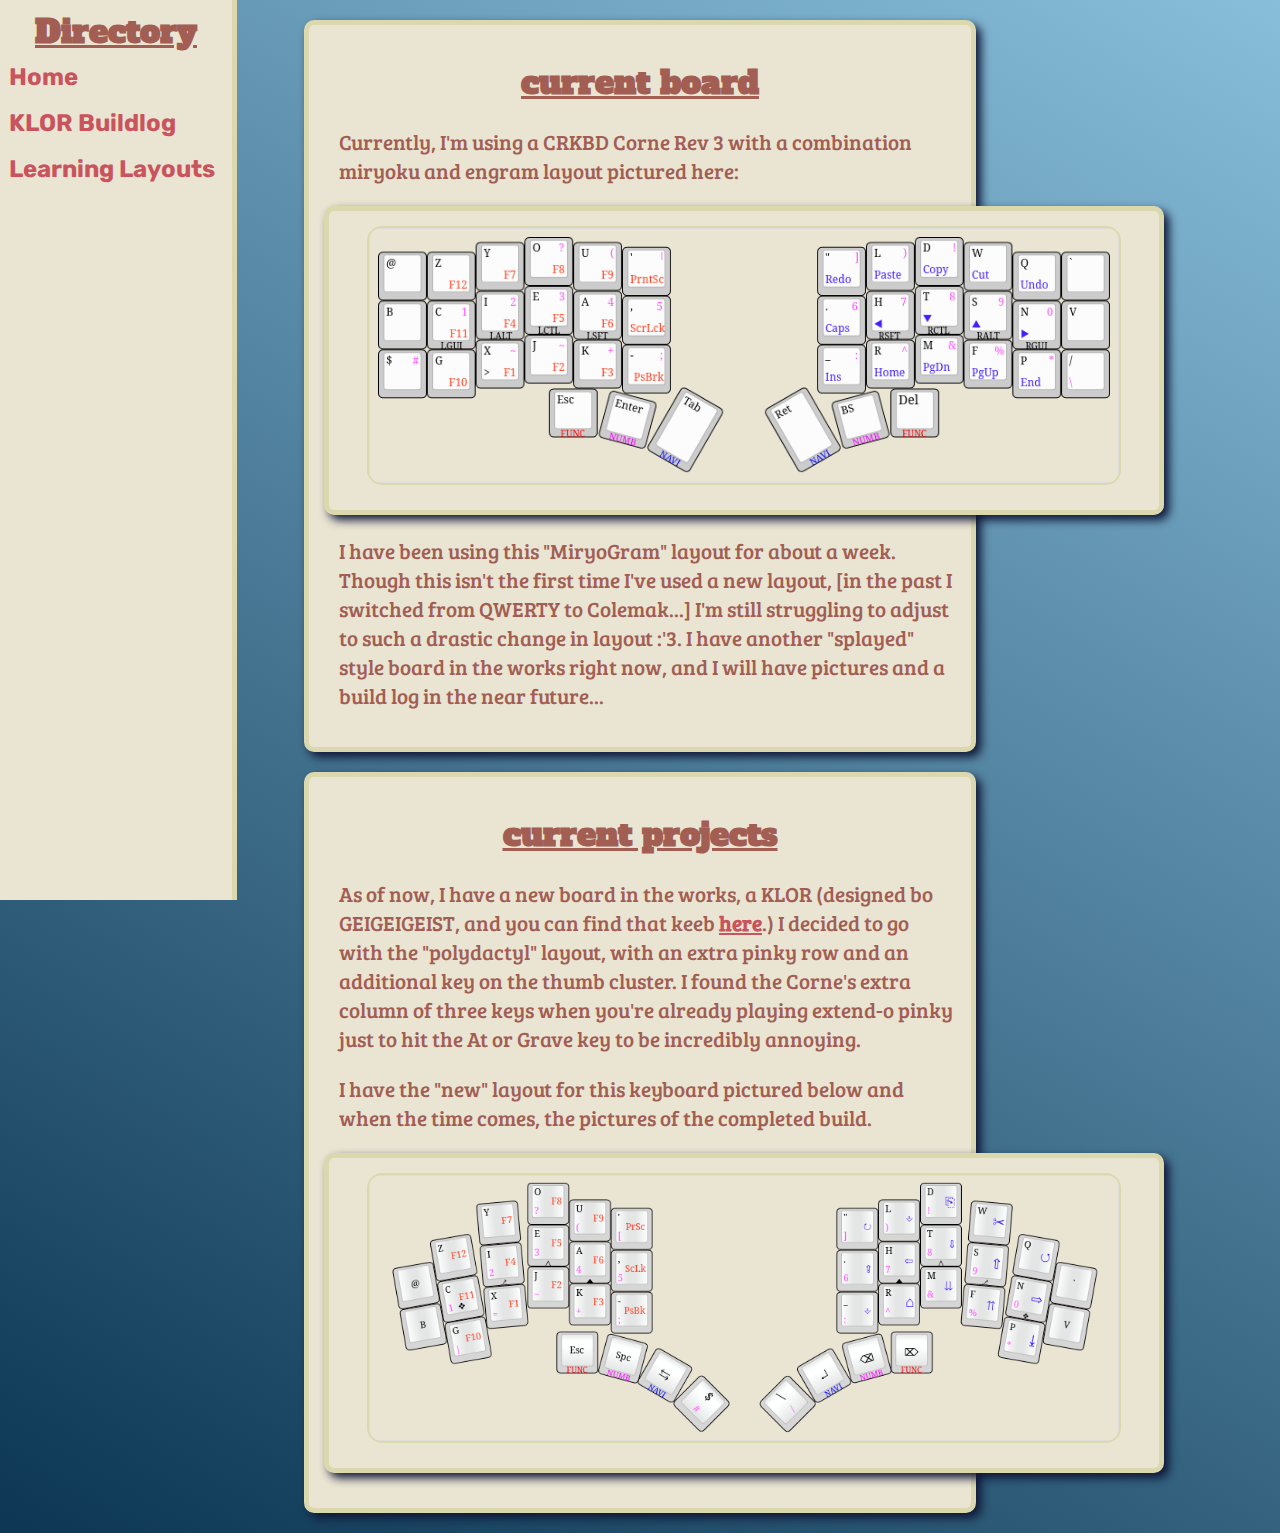
==== index.html @ febedcb1 "fixed hyprlink font" ====
<!doctype html>
<link rel="preconnect" href="https://fonts.googleapis.com" />
<link rel="preconnect" href="https://fonts.gstatic.com" crossorigin />
<link
    href="https://fonts.googleapis.com/css2?family=Alfa+Slab+One&family=Bebas+Neue&family=Bree+Serif&family=Rubik:ital,wght@0,300..900;1,300..900&display=swap"
    rel="stylesheet"
/>

<link href="styles.css" rel="stylesheet" />

<html>
    <head>
        <title>Lyra's Landing</title>
    </head>
    <div class="sideNav">
        <h1>Directory</h1>
        <a href="index.html">Home</a>
        <a href="klor_buildlog.html">KLOR Buildlog</a>
        <a href="learning_layouts.html">Learning Layouts</a>
    </div>
    <body>
        <div class="box infoBox">
            <h1>current board</h1>
            <p>
                Currently, I'm using a CRKBD Corne Rev 3 with a combination
                miryoku and engram layout pictured here:
            </p>
            <div class="box imageBox">
                <img src="images/lyra-corne.png" alt="corne layout" />
            </div>
            <p>
                I have been using this "MiryoGram" layout for about a week.
                Though this isn't the first time I've used a new layout, [in the
                past I switched from QWERTY to Colemak...] I'm still struggling
                to adjust to such a drastic change in layout :'3. I have another
                "splayed" style board in the works right now, and I will have
                pictures and a build log in the near future...
            </p>
        </div>

        <div class="box infoBox">
            <h1>current projects</h1>
            <p>
                As of now, I have a new board in the works, a KLOR (designed bo
                GEIGEIGEIST, and you can find that keeb
                <a
                    style="font-family: Bree Serif"
                    href="https://github.com/geigeigeist/klor"
                    >here</a
                >.) I decided to go with the "polydactyl" layout, with an extra
                pinky row and an additional key on the thumb cluster. I found
                the Corne's extra column of three keys when you're already
                playing extend-o pinky just to hit the At or Grave key to be
                incredibly annoying.
            </p>
            <p>
                I have the "new" layout for this keyboard pictured below and
                when the time comes, the pictures of the completed build.
            </p>
            <div class="box imageBox">
                <img src="images/lyra-klor.png" alt="klor layout" />
            </div>
        </div>
    </body>
</html>
---- styles.css ----
.bebas-neue-regular {
    font-family: "Bebas Neue", sans-serif;
    font-weight: 400;
    font-style: normal;
}

.rubik-<uniquifier > {
    font-family: "Rubik", sans-serif;
    font-optical-sizing: auto;
    font-weight: <weight>;
    font-style: normal;
}

.alfa-slab-one-regular {
    font-family: "Alfa Slab One", serif;
    font-weight: 400;
    font-style: normal;
}

.bree-serif-regular {
    font-family: "Bree Serif", serif;
    font-weight: 400;
    font-style: normal;
}
.box {
    border: 5px #dbd8ae solid;
    background-color: #eae4d3;
    border-radius: 10px;
    padding: 15px;
    margin-left: auto;
    margin-right: auto;
    margin-top: 20px;
    margin-bottom: 20px;
    width: auto;
    box-shadow: 5px 5px 10px #101636;
}
.sideNav {
    position: fixed;
    max-width: 300px;
    min-width: auto;
    text-align: left;
    height: 100%;
    overflow-x: 0;
    z-index: 1;
    top: 0;
    left: 0;
    background-color: #eae4d3;
    border: 5px #dbd8ae;
    border-right-style: solid;
}

.sideNav a {
    display: block;
    padding: 9px;
    font-size: 18pt;
    text-decoration: none;
}

.sideNav a:active {
    text-decoration: underline;
}
.sideNav a:hover {
    color: #88beda;
}
.sideNav h1 {
    padding-left: 35px;
    padding-right: 35px;
    margin: 0px;
    padding-top: 10px;
}
.infoBox {
    width: 50%;
}

.imageBox {
    width: 800px;
    padding: 15px;
}

html {
    background-image: linear-gradient(30deg, #0c3653, #88beda);
    color: #a25e53;
    height: auto;
}

a:any-link:hover {
    color: #88beda;
}

a {
    color: #c9545d;
    font-family: "Rubik";
    font-weight: bold;
    transition: color 500ms;
}

h1 {
    font-family: "Alfa Slab One";
    text-align: center;
    text-decoration: underline;
}
h2 {
    font-family: "Alfa Slab One";
    text-align: center;
    text-decoration: none;
    font-weight: 150;
}
p {
    font-family: "Bree Serif";
    font-size: 16pt;
    margin-left: 15px;
    margin-right: auto;
}

img {
    margin-left: auto;
    margin-right: auto;
    margin-bottom: 10px;
    display: block;
    width: 750px;
    border: 2px #dbd8ae solid;
    border-radius: 15px;
    padding: 0px;
}
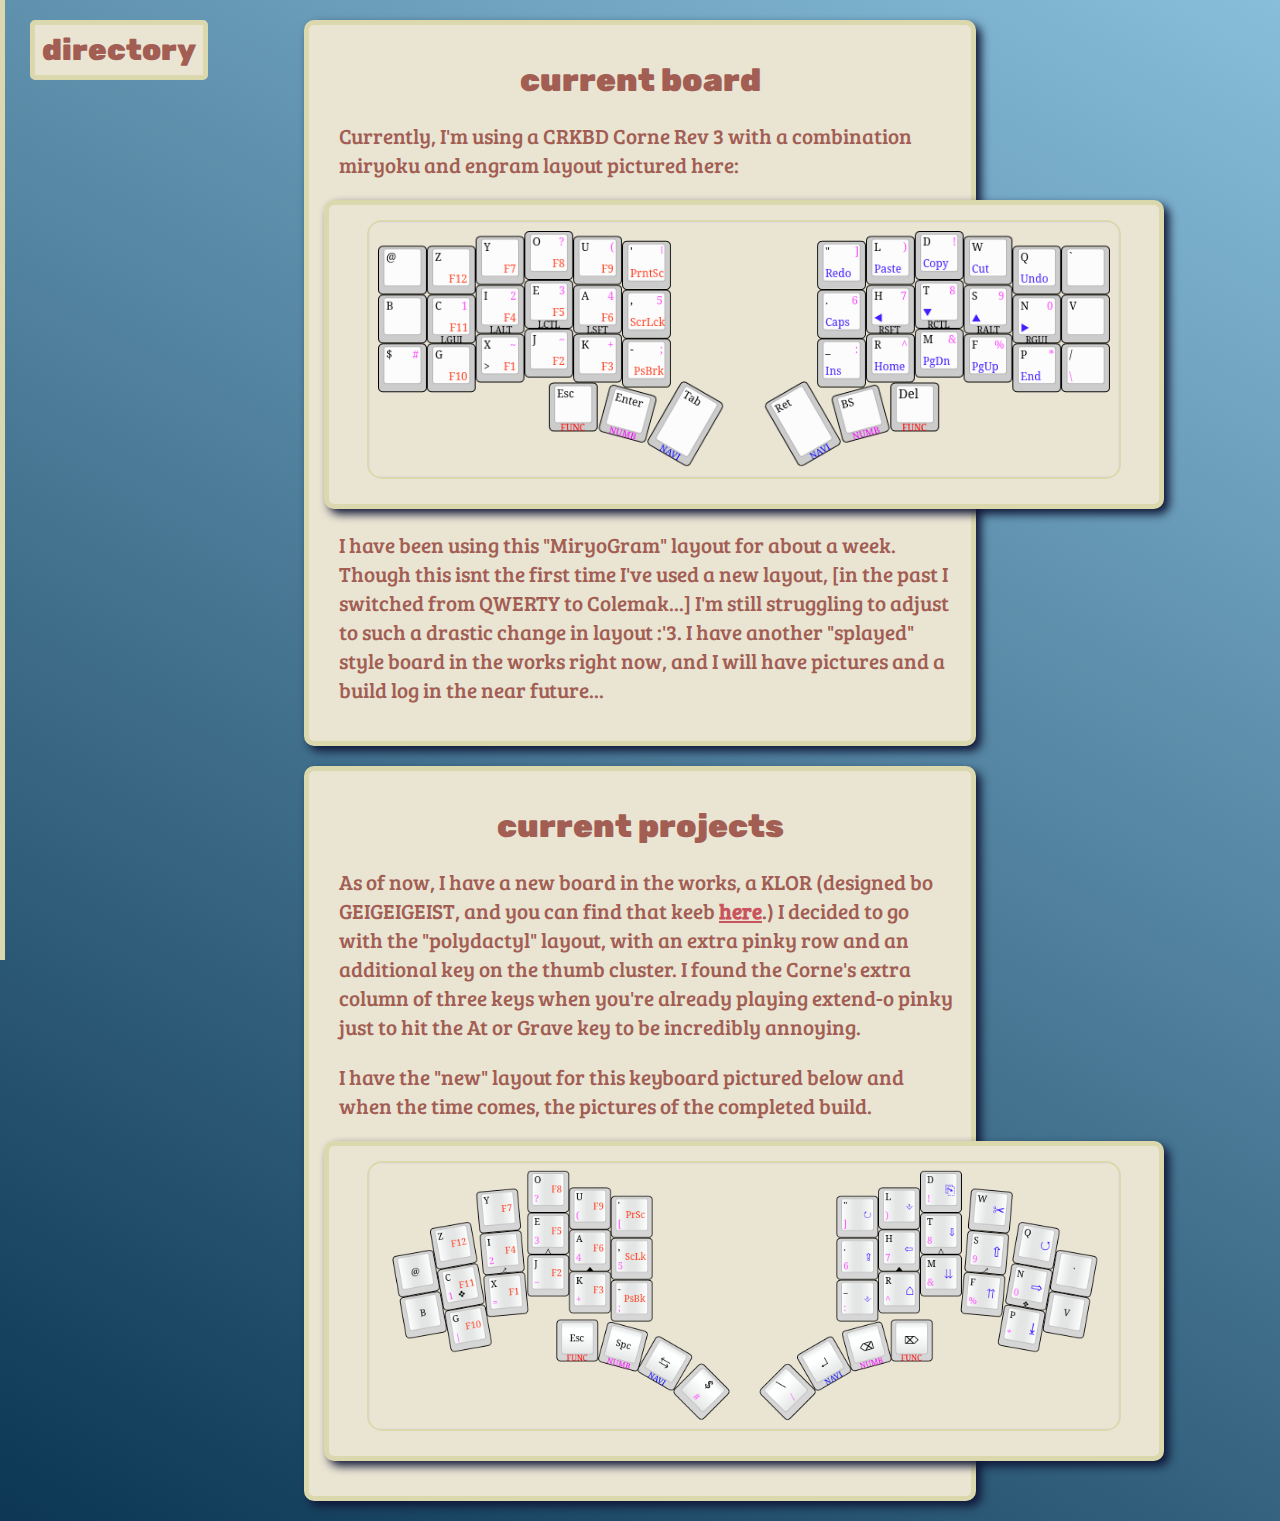
==== commit cf7b7218: "added dynamic navbar" ====
--- a/index.html
+++ b/index.html
@@ -5,19 +5,26 @@
     href="https://fonts.googleapis.com/css2?family=Alfa+Slab+One&family=Bebas+Neue&family=Bree+Serif&family=Rubik:ital,wght@0,300..900;1,300..900&display=swap"
     rel="stylesheet"
 />
-
 <link href="styles.css" rel="stylesheet" />
 
 <html>
     <head>
         <title>Lyra's Landing</title>
+        <div id="sideNav" class="sideNav">
+            <a class="closebutton" onclick="closeNav()">&times;</a>
+            <a href="index.html">Home</a>
+            <a href="klor_buildlog.html">KLOR Buildlog</a>
+            <a href="learning_layouts.html">Learning Layouts</a>
+            <script src="js/navbar.js">
+                openNav();
+                closeNav();
+            </script>
+        </div>
+        <span id="sideBarOpen" class="openButton" onclick="openNav()"
+            >directory</span
+        >
     </head>
-    <div class="sideNav">
-        <h1>Directory</h1>
-        <a href="index.html">Home</a>
-        <a href="klor_buildlog.html">KLOR Buildlog</a>
-        <a href="learning_layouts.html">Learning Layouts</a>
-    </div>
+
     <body>
         <div class="box infoBox">
             <h1>current board</h1>
@@ -30,7 +37,7 @@
             </div>
             <p>
                 I have been using this "MiryoGram" layout for about a week.
-                Though this isn't the first time I've used a new layout, [in the
+                Though this isnt the first time I've used a new layout, [in the
                 past I switched from QWERTY to Colemak...] I'm still struggling
                 to adjust to such a drastic change in layout :'3. I have another
                 "splayed" style board in the works right now, and I will have
@@ -45,6 +52,7 @@
                 GEIGEIGEIST, and you can find that keeb
                 <a
                     style="font-family: Bree Serif"
+                    color="#C9545D"
                     href="https://github.com/geigeigeist/klor"
                     >here</a
                 >.) I decided to go with the "polydactyl" layout, with an extra
--- a/styles.css
+++ b/styles.css
@@ -1,19 +1,14 @@
-.bebas-neue-regular {
-    font-family: "Bebas Neue", sans-serif;
-    font-weight: 400;
-    font-style: normal;
+:root {
+    --bg-col: #eae4d3;
+    --bor-col: #dbd8ae;
+    --text-col: #a25e53;
+    --link-col: #c9545d;
+    --link-hover-col: #88beda;
 }
-
 .rubik-<uniquifier > {
     font-family: "Rubik", sans-serif;
     font-optical-sizing: auto;
     font-weight: <weight>;
-    font-style: normal;
-}
-
-.alfa-slab-one-regular {
-    font-family: "Alfa Slab One", serif;
-    font-weight: 400;
     font-style: normal;
 }
 
@@ -23,8 +18,8 @@
     font-style: normal;
 }
 .box {
-    border: 5px #dbd8ae solid;
-    background-color: #eae4d3;
+    border: 5px var(--bor-col) solid;
+    background-color: var(--bg-col);
     border-radius: 10px;
     padding: 15px;
     margin-left: auto;
@@ -36,37 +31,60 @@
 }
 .sideNav {
     position: fixed;
-    max-width: 300px;
-    min-width: auto;
+    width: 0;
+    padding-top: 60px;
     text-align: left;
     height: 100%;
-    overflow-x: 0;
+    overflow-x: hidden;
     z-index: 1;
     top: 0;
     left: 0;
     background-color: #eae4d3;
     border: 5px #dbd8ae;
     border-right-style: solid;
+    transition: 500ms;
+}
+
+.sideNav .closebutton {
+    position: absolute;
+    top: 0;
+    right: 25px;
+    font-size: 36px;
+    margin-left: 50px;
 }
 
 .sideNav a {
     display: block;
-    padding: 9px;
+    padding: 9px 9px 9px 40px;
     font-size: 18pt;
     text-decoration: none;
+    transition: 300ms;
 }
 
-.sideNav a:active {
-    text-decoration: underline;
+.sideNav a:hover {
+    color: --link;
 }
-.sideNav a:hover {
-    color: #88beda;
+
+.openButton {
+    position: absolute;
+    border: 5px var(--bor-col) solid;
+    transition: 400ms;
+    top: 20px;
+    left: 30px;
+    overflow-x: 0;
+    z-index: 1;
+    padding: 7px;
+    border-radius: 5px;
+    cursor: pointer;
+    font-size: 30px;
+    background-color: var(--bg-col);
+    font-family: "Rubik";
+    font-weight: 900;
 }
-.sideNav h1 {
-    padding-left: 35px;
-    padding-right: 35px;
-    margin: 0px;
-    padding-top: 10px;
+
+.openButton:hover {
+    border: 5px var(--text-col) solid;
+    transition: 300ms;
 }
 .infoBox {
     width: 50%;
@@ -79,32 +97,37 @@
 
 html {
     background-image: linear-gradient(30deg, #0c3653, #88beda);
-    color: #a25e53;
+    color: var(--text-col);
     height: auto;
 }
-
+a:any-link {
+    color: var(--link-col);
+}
 a:any-link:hover {
-    color: #88beda;
+    color: var(--link-hover-col);
 }
 
 a {
-    color: #c9545d;
+    color: var(--text-col);
     font-family: "Rubik";
     font-weight: bold;
     transition: color 500ms;
 }
 
 h1 {
-    font-family: "Alfa Slab One";
+    font-family: "Rubik";
+    font-weight: 900;
     text-align: center;
-    text-decoration: underline;
 }
+
 h2 {
-    font-family: "Alfa Slab One";
+    font-family: "Rubik";
+    font-weight: bold;
     text-align: center;
     text-decoration: none;
     font-weight: 150;
 }
+
 p {
     font-family: "Bree Serif";
     font-size: 16pt;
@@ -118,7 +141,7 @@
     margin-bottom: 10px;
     display: block;
     width: 750px;
-    border: 2px #dbd8ae solid;
+    border: 2px var(--bor-col) solid;
     border-radius: 15px;
     padding: 0px;
 }
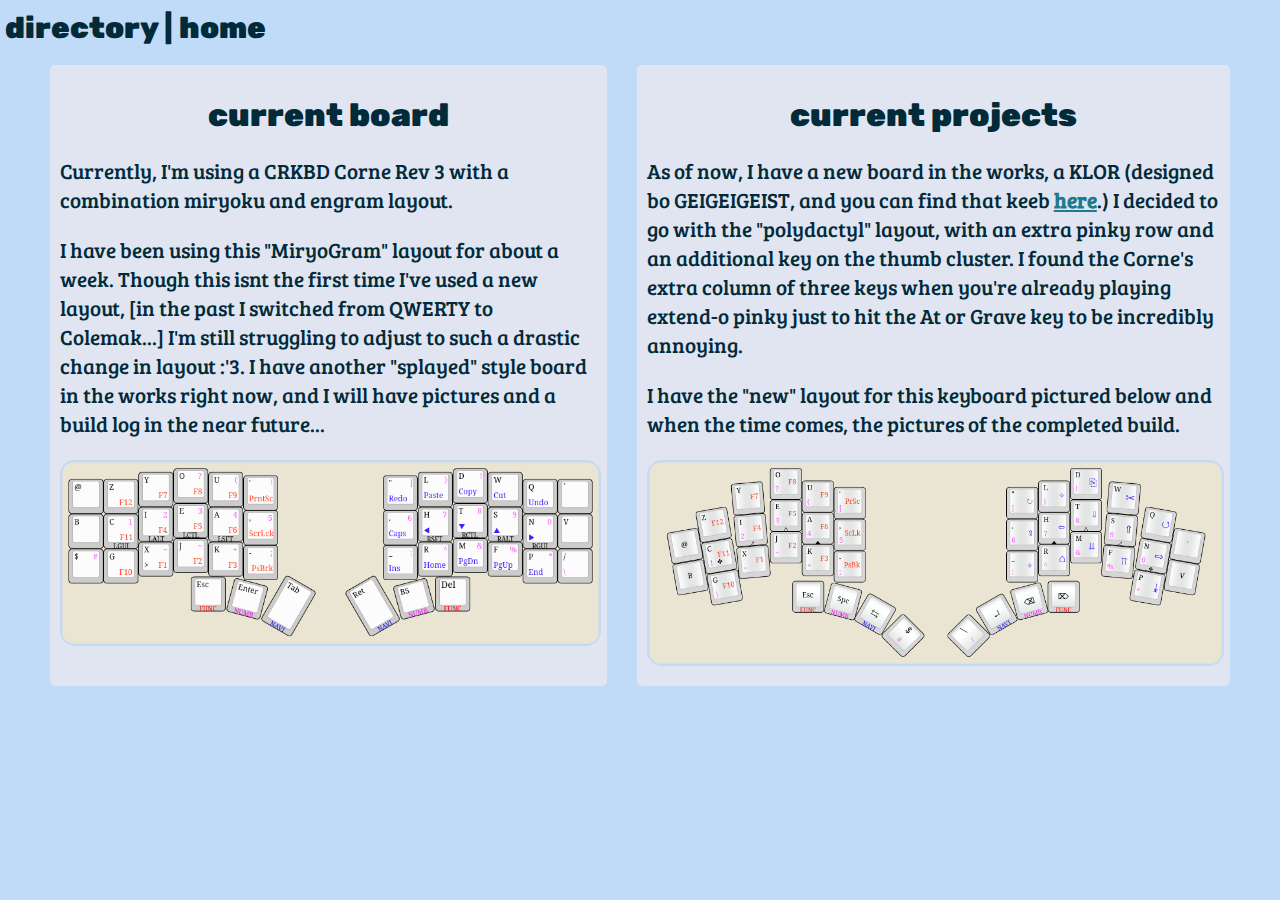
==== commit 5db0ad99: "complete overhaul" ====
--- a/index.html
+++ b/index.html
@@ -7,11 +7,14 @@
 />
 <link href="styles.css" rel="stylesheet" />
 
+<meta name="viewport" content="width=device-width, initial-scale=1.0" />
+
 <html>
     <head>
         <title>Lyra's Landing</title>
+
         <div id="sideNav" class="sideNav">
-            <a class="closebutton" onclick="closeNav()">&times;</a>
+            <a class="closebutton" onclick="closeNav()">close</a>
             <a href="index.html">Home</a>
             <a href="klor_buildlog.html">KLOR Buildlog</a>
             <a href="learning_layouts.html">Learning Layouts</a>
@@ -21,20 +24,17 @@
             </script>
         </div>
         <span id="sideBarOpen" class="openButton" onclick="openNav()"
-            >directory</span
-        >
+            >directory | home
+        </span>
     </head>
 
-    <body>
-        <div class="box infoBox">
+    <body id="main">
+        <div class="box">
             <h1>current board</h1>
             <p>
                 Currently, I'm using a CRKBD Corne Rev 3 with a combination
-                miryoku and engram layout pictured here:
+                miryoku and engram layout.
             </p>
-            <div class="box imageBox">
-                <img src="images/lyra-corne.png" alt="corne layout" />
-            </div>
             <p>
                 I have been using this "MiryoGram" layout for about a week.
                 Though this isnt the first time I've used a new layout, [in the
@@ -43,6 +43,7 @@
                 "splayed" style board in the works right now, and I will have
                 pictures and a build log in the near future...
             </p>
+            <img src="images/lyra-corne.png" alt="corne layout" />
         </div>
 
         <div class="box infoBox">
@@ -65,9 +66,7 @@
                 I have the "new" layout for this keyboard pictured below and
                 when the time comes, the pictures of the completed build.
             </p>
-            <div class="box imageBox">
-                <img src="images/lyra-klor.png" alt="klor layout" />
-            </div>
+            <img src="images/lyra-klor.png" alt="klor layout" />
         </div>
     </body>
 </html>
--- a/styles.css
+++ b/styles.css
@@ -1,9 +1,10 @@
 :root {
-    --bg-col: #eae4d3;
-    --bor-col: #dbd8ae;
-    --text-col: #a25e53;
-    --link-col: #c9545d;
-    --link-hover-col: #88beda;
+    --bg-col: #bfdbf7;
+    --box-bg-col: #e1e5f2;
+    --bor-col: #bfdbf7;
+    --text-col: #022b3a;
+    --link-col: #1f7a8c;
+    --link-hover-col: #9d858d;
 }
 .rubik-<uniquifier > {
     font-family: "Rubik", sans-serif;
@@ -19,92 +20,93 @@
 }
 .box {
     border: 5px var(--bor-col) solid;
-    background-color: var(--bg-col);
+    background-color: var(--box-bg-col);
     border-radius: 10px;
-    padding: 15px;
-    margin-left: auto;
-    margin-right: auto;
-    margin-top: 20px;
-    margin-bottom: 20px;
-    width: auto;
-    box-shadow: 5px 5px 10px #101636;
+    min-width: 33%;
+    max-width: 50%;
+    margin: 10px;
+    padding: 10px;
 }
 .sideNav {
     position: fixed;
     width: 0;
-    padding-top: 60px;
     text-align: left;
     height: 100%;
     overflow-x: hidden;
     z-index: 1;
     top: 0;
     left: 0;
-    background-color: #eae4d3;
-    border: 5px #dbd8ae;
+    padding-top: 50px;
+    background-color: var(--box-bg-col);
     border-right-style: solid;
     transition: 500ms;
+    border: none;
+    border-color: var(--bor-col);
 }
 
 .sideNav .closebutton {
     position: absolute;
-    top: 0;
-    right: 25px;
-    font-size: 36px;
-    margin-left: 50px;
+    font-size: 18pt;
+    top: 0px;
+    left: 0px;
+    font-size: 30px;
+    font-family: "Rubik";
+    font-weight: 900;
+    padding-bottom: 17px;
 }
 
 .sideNav a {
     display: block;
-    padding: 9px 9px 9px 40px;
+    padding: 12px 8px;
     font-size: 18pt;
     text-decoration: none;
     transition: 300ms;
 }
 
-.sideNav a:hover {
-    color: --link;
-}
-
 .openButton {
     position: absolute;
-    border: 5px var(--bor-col) solid;
+    border-radius: 5px;
     transition: 400ms;
-    top: 20px;
-    left: 30px;
+    top: 10px;
+    left: 5px;
     overflow-x: 0;
     z-index: 1;
-    padding: 7px;
-    border-radius: 5px;
     cursor: pointer;
     font-size: 30px;
-    background-color: var(--bg-col);
     font-family: "Rubik";
     font-weight: 900;
 }
 
 .openButton:hover {
-    border: 5px var(--text-col) solid;
+    color: var(--link-col);
     transition: 300ms;
 }
-.infoBox {
-    width: 50%;
+
+#main {
+    transition: 300ms;
+    display: flex;
+    flex-direction: row;
+    padding: 50px 35px;
+    background: var(--bg-col);
+}
+html {
+    color: var(--text-col);
+    height: auto;
+    margin: 0px;
+}
+body {
+    margin: 0px;
+}
+head {
+    display: block;
 }
 
-.imageBox {
-    width: 800px;
-    padding: 15px;
-}
-
-html {
-    background-image: linear-gradient(30deg, #0c3653, #88beda);
-    color: var(--text-col);
-    height: auto;
-}
 a:any-link {
     color: var(--link-col);
 }
 a:any-link:hover {
     color: var(--link-hover-col);
+    cursor: pointer;
 }
 
 a {
@@ -125,23 +127,18 @@
     font-weight: bold;
     text-align: center;
     text-decoration: none;
-    font-weight: 150;
 }
 
 p {
     font-family: "Bree Serif";
     font-size: 16pt;
-    margin-left: 15px;
-    margin-right: auto;
 }
 
 img {
-    margin-left: auto;
-    margin-right: auto;
-    margin-bottom: 10px;
+    margin: 10px auto;
     display: block;
-    width: 750px;
+    width: auto;
+    max-width: 100%;
     border: 2px var(--bor-col) solid;
     border-radius: 15px;
-    padding: 0px;
 }
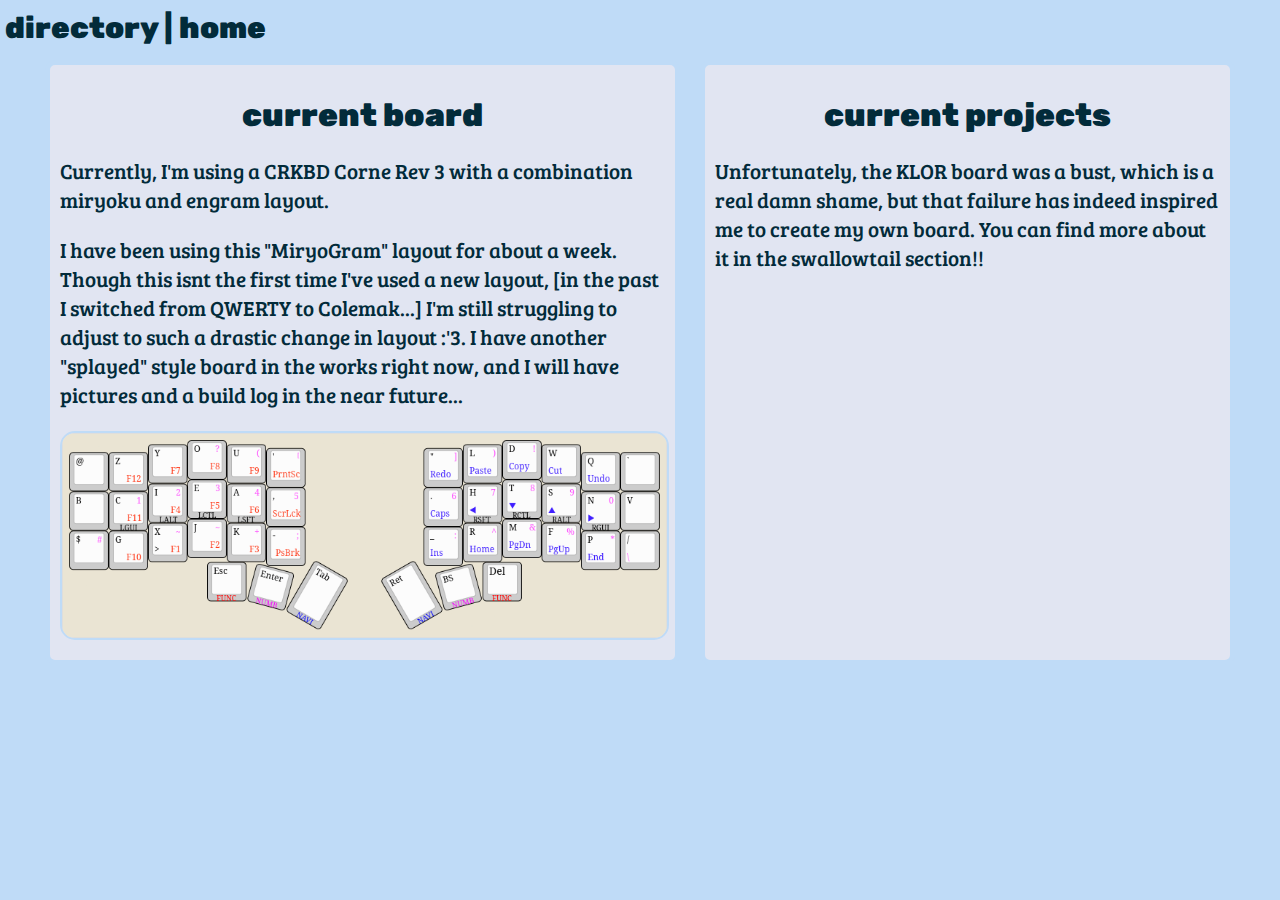
==== commit d327753d: "swallowtail added, klor removed" ====
--- a/index.html
+++ b/index.html
@@ -5,10 +5,9 @@
     href="https://fonts.googleapis.com/css2?family=Alfa+Slab+One&family=Bebas+Neue&family=Bree+Serif&family=Rubik:ital,wght@0,300..900;1,300..900&display=swap"
     rel="stylesheet"
 />
-<link href="styles.css" rel="stylesheet" />
-
 <meta name="viewport" content="width=device-width, initial-scale=1.0" />
-
+<link href="styles/main.css" rel="stylesheet" />
+<link href="styles/mobile.css" media="(max-width:500px)" rel="stylesheet" />
 <html>
     <head>
         <title>Lyra's Landing</title>
@@ -16,7 +15,7 @@
         <div id="sideNav" class="sideNav">
             <a class="closebutton" onclick="closeNav()">close</a>
             <a href="index.html">Home</a>
-            <a href="klor_buildlog.html">KLOR Buildlog</a>
+            <a href="swallowtail.html">The Swallowtail Keyboard</a>
             <a href="learning_layouts.html">Learning Layouts</a>
             <script src="js/navbar.js">
                 openNav();
@@ -49,24 +48,10 @@
         <div class="box infoBox">
             <h1>current projects</h1>
             <p>
-                As of now, I have a new board in the works, a KLOR (designed bo
-                GEIGEIGEIST, and you can find that keeb
-                <a
-                    style="font-family: Bree Serif"
-                    color="#C9545D"
-                    href="https://github.com/geigeigeist/klor"
-                    >here</a
-                >.) I decided to go with the "polydactyl" layout, with an extra
-                pinky row and an additional key on the thumb cluster. I found
-                the Corne's extra column of three keys when you're already
-                playing extend-o pinky just to hit the At or Grave key to be
-                incredibly annoying.
+                Unfortunately, the KLOR board was a bust, which is a real damn
+                shame, but that failure has indeed inspired me to create my own
+                board. You can find more about it in the swallowtail section!!
             </p>
-            <p>
-                I have the "new" layout for this keyboard pictured below and
-                when the time comes, the pictures of the completed build.
-            </p>
-            <img src="images/lyra-klor.png" alt="klor layout" />
         </div>
     </body>
 </html>
--- a/styles/main.css
+++ b/styles/main.css
@@ -0,0 +1,147 @@
+:root {
+    --bg-col: #bfdbf7;
+    --box-bg-col: #e1e5f2;
+    --bor-col: #bfdbf7;
+    --text-col: #022b3a;
+    --link-col: #1f7a8c;
+    --link-hover-col: #9d858d;
+}
+.rubik-<uniquifier > {
+    font-family: "Rubik", sans-serif;
+    font-optical-sizing: auto;
+    font-weight: <weight>;
+    font-style: normal;
+}
+
+.bree-serif-regular {
+    font-family: "Bree Serif", serif;
+    font-weight: 400;
+    font-style: normal;
+}
+
+.box {
+    border: 5px var(--bor-col) solid;
+    background-color: var(--box-bg-col);
+    border-radius: 10px;
+    min-width: 33%;
+    max-width: 50%;
+    margin: 10px;
+    padding: 10px;
+    height: auto;
+}
+
+.sideNav {
+    position: fixed;
+    width: 0;
+    text-align: left;
+    height: 100%;
+    overflow-x: hidden;
+    z-index: 1;
+    top: 0;
+    left: 0;
+    padding-top: 50px;
+    background-color: var(--box-bg-col);
+    border-right-style: solid;
+    transition: 500ms;
+    border: none;
+    border-color: var(--bor-col);
+}
+
+.sideNav .closebutton {
+    position: absolute;
+    font-size: 18pt;
+    top: 0px;
+    left: 0px;
+    font-size: 30px;
+    font-family: "Rubik";
+    font-weight: 900;
+    padding-bottom: 17px;
+}
+
+.sideNav a {
+    display: block;
+    padding: 12px 8px;
+    font-size: 18pt;
+    text-decoration: none;
+    transition: 300ms;
+}
+
+.openButton {
+    position: absolute;
+    border-radius: 5px;
+    transition: 400ms;
+    top: 10px;
+    left: 5px;
+    overflow-x: 0;
+    z-index: 1;
+    cursor: pointer;
+    font-size: 30px;
+    font-family: "Rubik";
+    font-weight: 900;
+}
+
+.openButton:hover {
+    color: var(--link-col);
+    transition: 300ms;
+}
+
+#main {
+    transition: 300ms;
+    display: flex;
+    flex-direction: row;
+    padding: 50px 35px;
+    background: var(--bg-col);
+}
+html {
+    color: var(--text-col);
+    height: auto;
+    margin: 0px;
+}
+body {
+    margin: 0px;
+}
+head {
+    display: block;
+}
+
+a:any-link {
+    color: var(--link-col);
+}
+a:any-link:hover {
+    color: var(--link-hover-col);
+    cursor: pointer;
+}
+
+a {
+    color: var(--text-col);
+    font-family: "Rubik";
+    font-weight: bold;
+    transition: color 500ms;
+}
+
+h1 {
+    font-family: "Rubik";
+    font-weight: 900;
+    text-align: center;
+}
+
+h2 {
+    font-family: "Rubik";
+    font-weight: bold;
+    text-align: center;
+    text-decoration: none;
+}
+
+p {
+    font-family: "Bree Serif";
+    font-size: 16pt;
+}
+
+img {
+    margin: 10px auto;
+    display: block;
+    width: auto;
+    max-width: 100%;
+    border: 2px var(--bor-col) solid;
+    border-radius: 15px;
+}
--- a/styles/mobile.css
+++ b/styles/mobile.css
@@ -0,0 +1,26 @@
+:root {
+    --bg-col: #bfdbf7;
+    --box-bg-col: #e1e5f2;
+    --bor-col: #bfdbf7;
+    --text-col: #022b3a;
+    --link-col: #1f7a8c;
+    --link-hover-col: #9d858d;
+}
+
+.box {
+    border: 5px var(--bor-col) solid;
+    background-color: var(--box-bg-col);
+    border-radius: 10px;
+    min-width: 100%;
+    margin: 10px;
+    padding: 10px;
+    height: auto;
+}
+
+#main {
+    transition: 300ms;
+    display: flex;
+    flex-direction: row;
+    padding: 50px 35px;
+    background: var(--bg-col);
+}
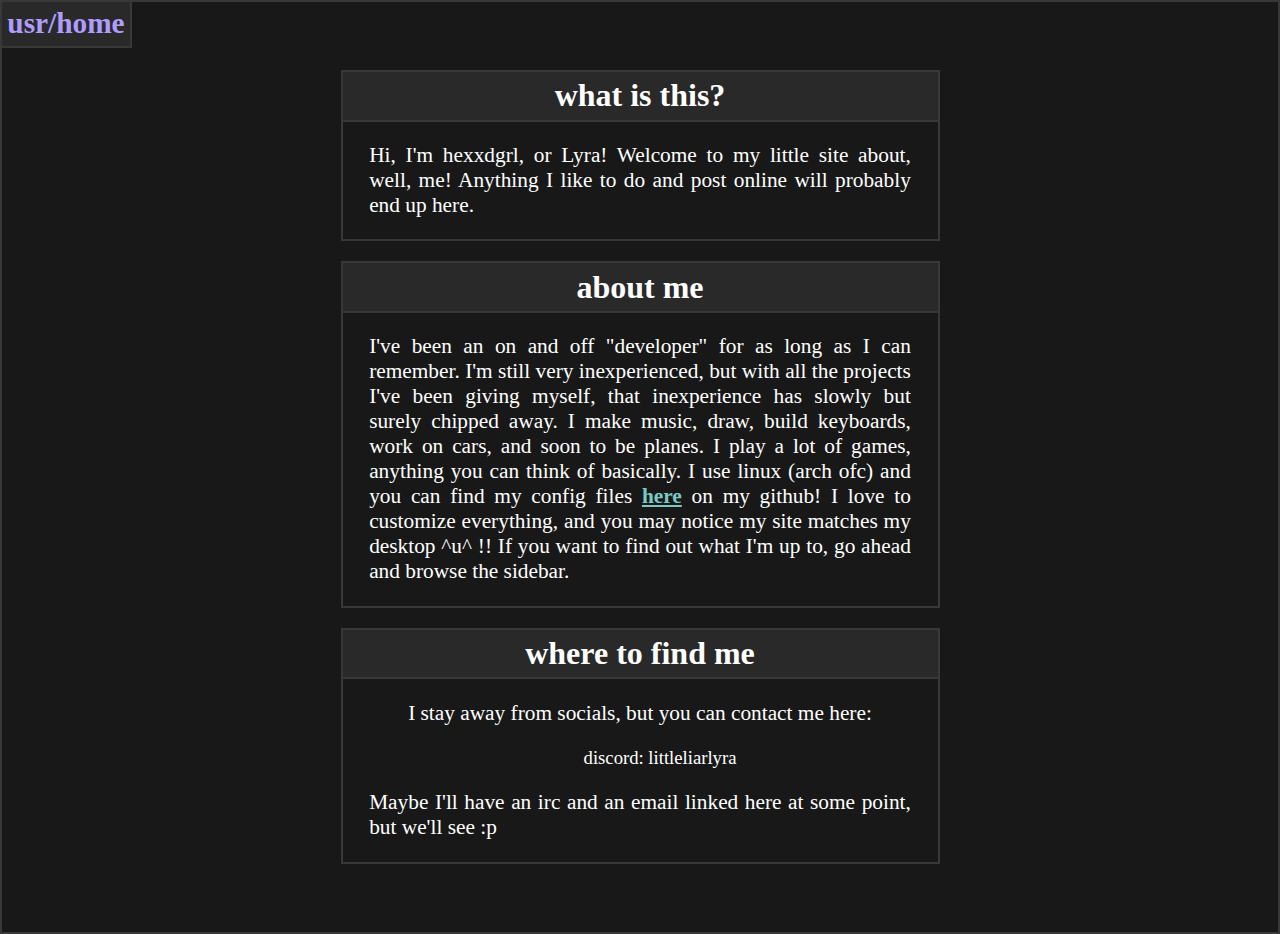
==== commit 223bc4af: "moved keyboard info to its own page, redesigned index to be a landing page." ====
--- a/index.html
+++ b/index.html
@@ -1,57 +1,55 @@
 <!doctype html>
-<link rel="preconnect" href="https://fonts.googleapis.com" />
-<link rel="preconnect" href="https://fonts.gstatic.com" crossorigin />
-<link
-    href="https://fonts.googleapis.com/css2?family=Alfa+Slab+One&family=Bebas+Neue&family=Bree+Serif&family=Rubik:ital,wght@0,300..900;1,300..900&display=swap"
-    rel="stylesheet"
-/>
 <meta name="viewport" content="width=device-width, initial-scale=1.0" />
 <link href="styles/main.css" rel="stylesheet" />
-<link href="styles/mobile.css" media="(max-width:500px)" rel="stylesheet" />
 <html>
     <head>
-        <title>Lyra's Landing</title>
-
-        <div id="sideNav" class="sideNav">
-            <a class="closebutton" onclick="closeNav()">close</a>
-            <a href="index.html">Home</a>
-            <a href="swallowtail.html">The Swallowtail Keyboard</a>
-            <a href="learning_layouts.html">Learning Layouts</a>
-            <script src="js/navbar.js">
-                openNav();
-                closeNav();
-            </script>
-        </div>
-        <span id="sideBarOpen" class="openButton" onclick="openNav()"
-            >directory | home
-        </span>
+        <title id="pagetitle">home</title>
     </head>
-
-    <body id="main">
+    <div id="navmenu"></div>
+    <span id="sideBarOpen" class="openButton" onclick="openNav()">usr/</span>
+    <body id="main" onload="getTitle(), getPages()">
         <div class="box">
-            <h1>current board</h1>
+            <h1>what is this?</h1>
             <p>
-                Currently, I'm using a CRKBD Corne Rev 3 with a combination
-                miryoku and engram layout.
-            </p>
-            <p>
-                I have been using this "MiryoGram" layout for about a week.
-                Though this isnt the first time I've used a new layout, [in the
-                past I switched from QWERTY to Colemak...] I'm still struggling
-                to adjust to such a drastic change in layout :'3. I have another
-                "splayed" style board in the works right now, and I will have
-                pictures and a build log in the near future...
-            </p>
-            <img src="images/lyra-corne.png" alt="corne layout" />
-        </div>
-
-        <div class="box infoBox">
-            <h1>current projects</h1>
-            <p>
-                Unfortunately, the KLOR board was a bust, which is a real damn
-                shame, but that failure has indeed inspired me to create my own
-                board. You can find more about it in the swallowtail section!!
+                Hi, I'm hexxdgrl, or Lyra! Welcome to my little site about,
+                well, me! Anything I like to do and post online will probably
+                end up here.
             </p>
         </div>
+        <div class="box">
+            <h1>about me</h1>
+            <p>
+                I've been an on and off "developer" for as long as I can
+                remember. I'm still very inexperienced, but with all the
+                projects I've been giving myself, that inexperience has slowly
+                but surely chipped away. I make music, draw, build keyboards,
+                work on cars, and soon to be planes. I play a lot of games,
+                anything you can think of basically. I use linux (arch ofc) and
+                you can find my config files
+                <a href="https://github.com/hexxdgrl/.dotfiles">here</a> on my
+                github! I love to customize everything, and you may notice my
+                site matches my desktop ^u^ !! If you want to find out what I'm
+                up to, go ahead and browse the sidebar.
+            </p>
+        </div>
+        <div class="box">
+            <h1>where to find me</h1>
+            <p style="text-align: center">
+                I stay away from socials, but you can contact me here:
+            </p>
+            <ul>
+                <li>discord: littleliarlyra</li>
+            </ul>
+            <p>
+                Maybe I'll have an irc and an email linked here at some point,
+                but we'll see :p
+            </p>
+        </div>
+        <script src="js/navMenu.js">
+            openNav();
+            closeNav();
+            getTitle();
+            getPages();
+        </script>
     </body>
 </html>
--- a/styles/main.css
+++ b/styles/main.css
@@ -1,140 +1,146 @@
-:root {
-    --bg-col: #bfdbf7;
-    --box-bg-col: #e1e5f2;
-    --bor-col: #bfdbf7;
-    --text-col: #022b3a;
-    --link-col: #1f7a8c;
-    --link-hover-col: #9d858d;
-}
-.rubik-<uniquifier > {
-    font-family: "Rubik", sans-serif;
-    font-optical-sizing: auto;
-    font-weight: <weight>;
-    font-style: normal;
+@font-face {
+    font-family: "Iosevka";
+    font-weight: normal;
+    src: url("Iosevka.otf") format("truetype");
 }
 
-.bree-serif-regular {
-    font-family: "Bree Serif", serif;
-    font-weight: 400;
-    font-style: normal;
+:root {
+    --bg-col: #181818;
+    --box-bg-col: #292929;
+    --bor-col: #383838;
+    --text-col: #ffffff;
+    --link-col: #7bc8c4;
+    --link-hover-col: #af9cff;
+    font-family: "Iosevka";
+    font-weight: normal;
+    color: var(--text-col);
+    min-height: 100%;
+    max-height: auto;
+    margin: 0px;
+    border-width: 2pt;
+    border-color: var(--bor-col);
+    border-style: solid;
+}
+
+:any-link {
+    color: var(--link-col);
+}
+:any-link:hover {
+    color: var(--link-hover-col);
+    cursor: pointer;
 }
 
 .box {
-    border: 5px var(--bor-col) solid;
-    background-color: var(--box-bg-col);
-    border-radius: 10px;
-    min-width: 33%;
+    border: 2px var(--bor-col) solid;
+    background-color: var(--bg-col);
+    min-width: 20%;
     max-width: 50%;
-    margin: 10px;
-    padding: 10px;
+    margin: 10px auto;
+    padding: 0;
     height: auto;
 }
 
 .sideNav {
+    display: block;
     position: fixed;
+    text-align: left;
+    overflow-x: hidden;
     width: 0;
-    text-align: left;
     height: 100%;
-    overflow-x: hidden;
     z-index: 1;
     top: 0;
     left: 0;
     padding-top: 50px;
+    transition: 500ms;
+    border-color: var(--bor-col);
+    background-color: var(--bg-col);
+}
+
+.sideNav a {
+    font-size: 18pt;
+    text-decoration: none;
+    transition: 300ms;
+    margin: 0;
+    padding: 4pt;
+    border-width: 0 0 2pt 0;
+    border-color: var(--bor-col);
+    border-style: solid;
     background-color: var(--box-bg-col);
-    border-right-style: solid;
-    transition: 500ms;
-    border: none;
-    border-color: var(--bor-col);
 }
 
 .sideNav .closebutton {
     position: absolute;
-    font-size: 18pt;
-    top: 0px;
+    font-size: 22pt;
+    top: 0;
     left: 0px;
-    font-size: 30px;
-    font-family: "Rubik";
     font-weight: 900;
-    padding-bottom: 17px;
+    margin: 0px;
+    width: 300pt;
+    border-top-width: 2pt;
 }
 
-.sideNav a {
-    display: block;
-    padding: 12px 8px;
-    font-size: 18pt;
-    text-decoration: none;
-    transition: 300ms;
+.sideNav .closebutton:hover {
+    cursor: pointer;
+    color: var(--link-hover-col);
 }
 
 .openButton {
     position: absolute;
-    border-radius: 5px;
     transition: 400ms;
-    top: 10px;
-    left: 5px;
+    top: 0px;
+    left: 0px;
     overflow-x: 0;
     z-index: 1;
     cursor: pointer;
-    font-size: 30px;
-    font-family: "Rubik";
+    font-size: 22pt;
     font-weight: 900;
+    background-color: var(--box-bg-col);
+    border-width: 2pt;
+    border-color: var(--bor-col);
+    border-style: solid;
+    padding: 4pt;
 }
 
 .openButton:hover {
-    color: var(--link-col);
+    color: var(--link-hover-col);
     transition: 300ms;
 }
 
 #main {
     transition: 300ms;
     display: flex;
-    flex-direction: row;
+    flex-direction: column;
     padding: 50px 35px;
     background: var(--bg-col);
 }
-html {
-    color: var(--text-col);
-    height: auto;
-    margin: 0px;
-}
-body {
-    margin: 0px;
-}
-head {
-    display: block;
-}
-
-a:any-link {
-    color: var(--link-col);
-}
-a:any-link:hover {
-    color: var(--link-hover-col);
-    cursor: pointer;
-}
-
-a {
-    color: var(--text-col);
-    font-family: "Rubik";
-    font-weight: bold;
-    transition: color 500ms;
-}
 
 h1 {
-    font-family: "Rubik";
     font-weight: 900;
     text-align: center;
+    background-color: var(--box-bg-col);
+    width: auto;
+    margin: 0;
+    border-width: 0 0 2pt 0;
+    border-color: var(--bor-col);
+    border-style: solid;
+    padding: 4pt;
 }
 
 h2 {
-    font-family: "Rubik";
     font-weight: bold;
     text-align: center;
     text-decoration: none;
 }
 
 p {
-    font-family: "Bree Serif";
+    text-align: justify;
     font-size: 16pt;
+    padding: 0 20pt;
+}
+
+a {
+    font-weight: bold;
+    transition: color 500ms;
 }
 
 img {
@@ -143,5 +149,10 @@
     width: auto;
     max-width: 100%;
     border: 2px var(--bor-col) solid;
-    border-radius: 15px;
 }
+
+ul {
+    text-align: center;
+    list-style-type: none;
+    font-size: 14pt;
+}
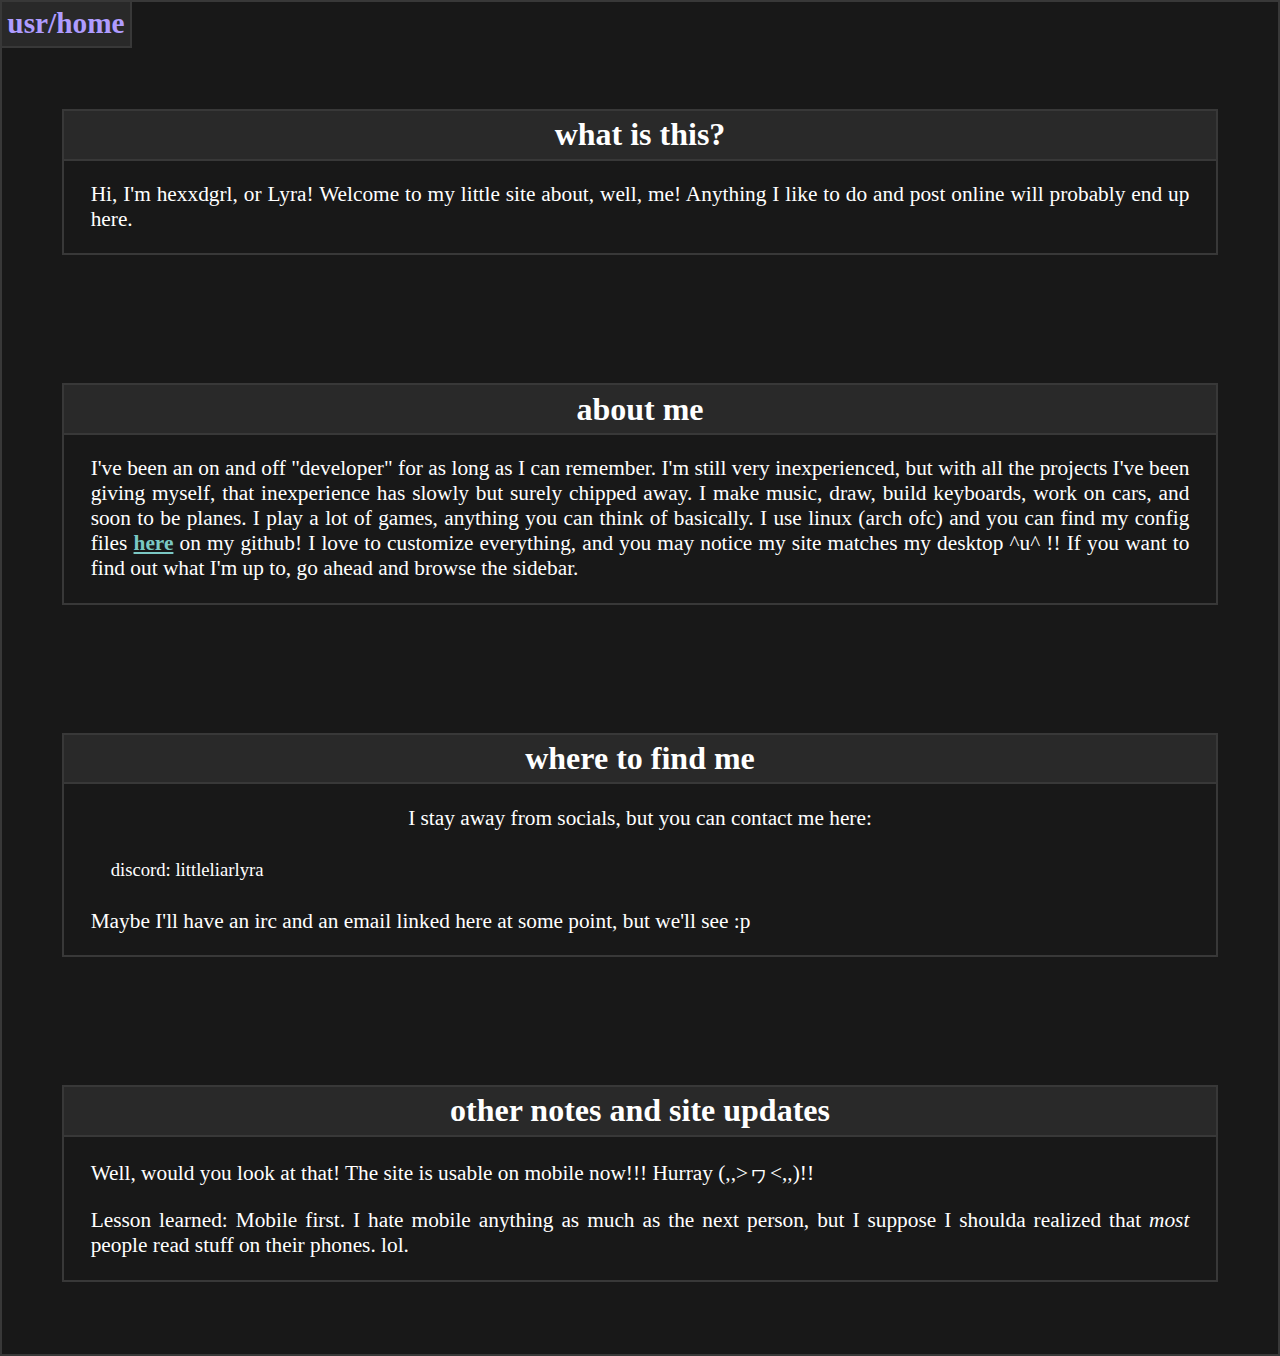
==== commit 14c24b4a: "added better practice mobile-forward formatting" ====
--- a/index.html
+++ b/index.html
@@ -45,6 +45,18 @@
                 but we'll see :p
             </p>
         </div>
+        <div class="box">
+            <h1>other notes and site updates</h1>
+            <p>
+                Well, would you look at that! The site is usable on mobile
+                now!!! Hurray (,,>ヮ<,,)!!
+            </p>
+            <p>
+                Lesson learned: Mobile first. I hate mobile anything as much as
+                the next person, but I suppose I shoulda realized that
+                <i>most</i> people read stuff on their phones. lol.
+            </p>
+        </div>
         <script src="js/navMenu.js">
             openNav();
             closeNav();
--- a/styles/main.css
+++ b/styles/main.css
@@ -1,7 +1,7 @@
 @font-face {
     font-family: "Iosevka";
     font-weight: normal;
-    src: url("Iosevka.otf") format("truetype");
+    src: url("Iosevka.otf") format("opentype");
 }
 
 :root {
@@ -33,15 +33,12 @@
 .box {
     border: 2px var(--bor-col) solid;
     background-color: var(--bg-col);
-    min-width: 20%;
-    max-width: 50%;
-    margin: 10px auto;
-    padding: 0;
+    width: 90vw;
+    margin: 5vw auto;
     height: auto;
 }
 
 .sideNav {
-    display: block;
     position: fixed;
     text-align: left;
     overflow-x: hidden;
@@ -57,6 +54,7 @@
 }
 
 .sideNav a {
+    display: block;
     font-size: 18pt;
     text-decoration: none;
     transition: 300ms;
@@ -75,7 +73,7 @@
     left: 0px;
     font-weight: 900;
     margin: 0px;
-    width: 300pt;
+    width: 100vw;
     border-top-width: 2pt;
 }
 
@@ -85,7 +83,7 @@
 }
 
 .openButton {
-    position: absolute;
+    position: fixed;
     transition: 400ms;
     top: 0px;
     left: 0px;
@@ -110,7 +108,7 @@
     transition: 300ms;
     display: flex;
     flex-direction: column;
-    padding: 50px 35px;
+    padding-top: 35px;
     background: var(--bg-col);
 }
 
@@ -144,15 +142,17 @@
 }
 
 img {
-    margin: 10px auto;
     display: block;
-    width: auto;
-    max-width: 100%;
+    margin: 3vw auto;
+    max-width: 80vw;
     border: 2px var(--bor-col) solid;
 }
 
 ul {
-    text-align: center;
     list-style-type: none;
     font-size: 14pt;
 }
+
+li {
+    padding: 5pt;
+}
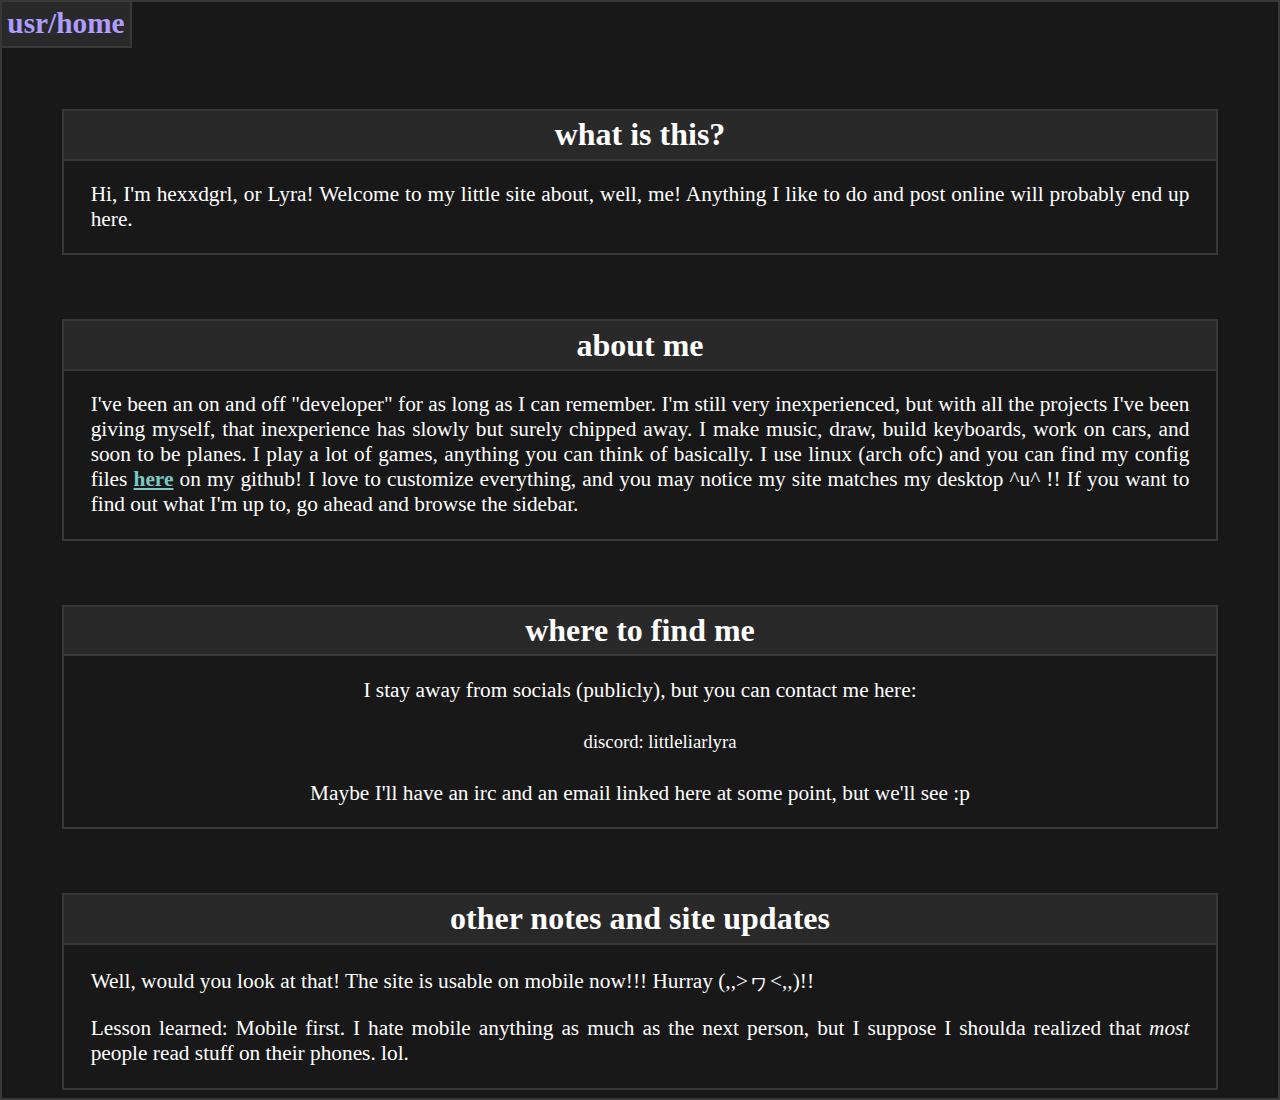
==== commit 46fcb091: "minor site updates" ====
--- a/index.html
+++ b/index.html
@@ -35,12 +35,13 @@
         <div class="box">
             <h1>where to find me</h1>
             <p style="text-align: center">
-                I stay away from socials, but you can contact me here:
+                I stay away from socials (publicly), but you can contact me
+                here:
             </p>
-            <ul>
+            <ul style="text-align: center">
                 <li>discord: littleliarlyra</li>
             </ul>
-            <p>
+            <p style="text-align: center">
                 Maybe I'll have an irc and an email linked here at some point,
                 but we'll see :p
             </p>
--- a/styles/main.css
+++ b/styles/main.css
@@ -34,7 +34,7 @@
     border: 2px var(--bor-col) solid;
     background-color: var(--bg-col);
     width: 90vw;
-    margin: 5vw auto;
+    margin: 5vw auto 0 auto;
     height: auto;
 }
 
